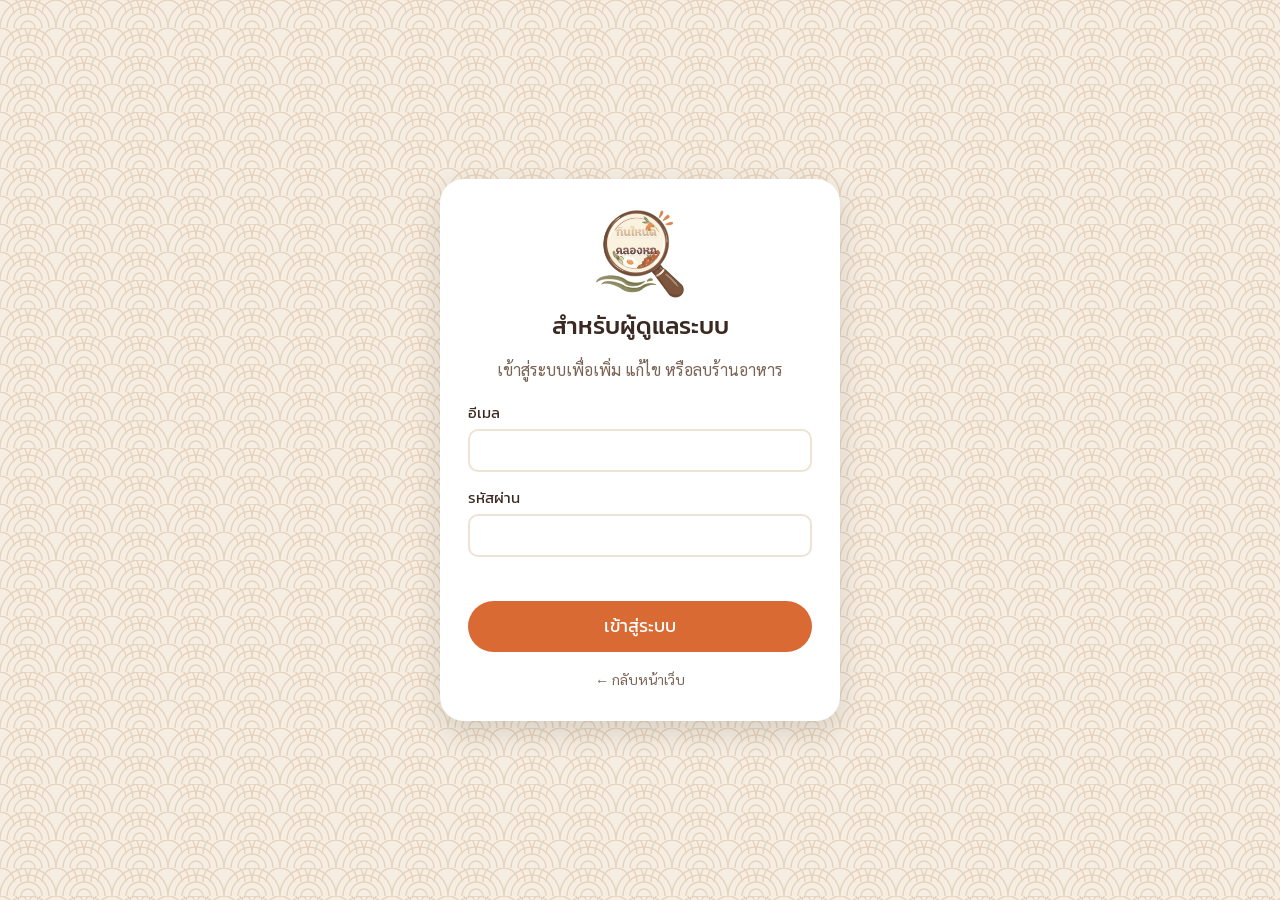
==== admin/index.html @ 41b1f3ea "v1.7" ====
<!DOCTYPE html>
<html lang="th">
<head>
  <meta charset="UTF-8">
  <meta name="viewport" content="width=device-width, initial-scale=1.0">
  <title>ระบบจัดการร้าน | กินไหนดีคลองหก</title>
  <meta name="robots" content="noindex">
  <link rel="icon" href="../images/favicon/favicon.ico?v=2" sizes="any">
  <link rel="icon" type="image/png" sizes="32x32" href="../images/favicon/favicon-32.png?v=2">
  <link rel="icon" type="image/png" sizes="192x192" href="../images/favicon/favicon-192.png?v=2">
  <link rel="apple-touch-icon" href="../images/favicon/apple-touch-icon.png?v=2">
  <link href="https://fonts.googleapis.com/css2?family=Kanit:wght@400;500;600&family=Sarabun:wght@400;500;600&display=swap" rel="stylesheet">
  <link rel="stylesheet" href="../css/common.css?v=20261016">
  <link rel="stylesheet" href="../css/admin.css?v=20261016">
</head>
<body data-root="../" data-page="admin">

  <header class="admin-bar">
    <a href="../index.html" class="admin-brand"><img src="../images/logo.png" alt=""> ระบบจัดการร้าน</a>
    <div class="admin-user">
      <span id="admin-email"></span>
      <a href="../index.html" target="_blank" rel="noopener" class="btn btn-ghost">ดูหน้าเว็บ</a>
      <button type="button" class="btn" id="logout">ออกจากระบบ</button>
    </div>
  </header>

  <main class="admin-main">
    <nav class="admin-tabs" role="tablist">
      <button type="button" role="tab" class="active" data-tab="restaurants" aria-selected="true">ร้านอาหาร <small id="count-restaurants"></small></button>
      <button type="button" role="tab" data-tab="suggestions" aria-selected="false">ข้อความจากผู้ใช้ <small id="count-new"></small></button>
    </nav>

    <!-- ร้านอาหาร -->
    <section id="tab-restaurants">
      <div class="admin-toolbar">
        <input type="search" id="admin-search" placeholder="ค้นหาชื่อร้าน หรือรหัสร้าน" aria-label="ค้นหาร้าน">
        <button type="button" class="btn" id="add-restaurant">+ เพิ่มร้านใหม่</button>
      </div>
      <div class="table-wrap">
        <table class="admin-table">
          <thead>
            <tr><th>รูป</th><th>ชื่อร้าน</th><th>หมวด</th><th>เวลาเปิด-ปิด</th><th>สถานะ</th><th>แก้ไขล่าสุด</th><th></th></tr>
          </thead>
          <tbody id="restaurant-rows"></tbody>
        </table>
      </div>
    </section>

    <!-- ข้อความจากผู้ใช้ -->
    <section id="tab-suggestions" hidden>
      <div class="suggestion-list" id="suggestion-list"></div>
    </section>
  </main>

  <script src="../js/config.js?v=20261016"></script>
  <script src="../js/seed-data.js?v=20261016"></script>
  <script src="../js/api.js?v=20261016"></script>
  <script src="../js/ui.js?v=20261016"></script>
  <script src="../js/admin.js?v=20261016"></script>
</body>
</html>
---- css/common.css ----
/* ===================================================
   common.css : ใช้ทุกหน้า
   สี / ฟอนต์ / ปุ่ม / เมนูด้านบน / การ์ดร้าน / ป้ายเปิด-ปิด
   หน้าต่าง (modal) / ดูรูปเต็มจอ / สุ่มร้าน / ท้ายเว็บ
   =================================================== */

/* ===== สีทั้งเว็บ (แก้ที่นี่ที่เดียว) ===== */
:root {
  --orange: #D96A33;        /* ปุ่ม ลิงก์ เมนูที่เลือก */
  --orange-dark: #B9541F;
  --yellow: #F9D66C;
  --cream: #F6EEE3;         /* พื้นการ์ด / hero */
  --bg: #FDFBF6;            /* พื้นทั้งหน้า */
  --border: #EFE3D3;
  --text: #3B2A22;
  --muted: #7A6455;
  --tag: #A88B78;
  --green: #3F7A4A;         /* เปิดอยู่ */
  --green-bg: #E4F1E3;
  --red: #A6402A;           /* ปิดแล้ว */
  --red-bg: #F8E3DC;
  --shadow: 0 2px 10px rgba(59, 42, 34, 0.08);
  --shadow-lg: 0 10px 28px rgba(59, 42, 34, 0.16);
  --radius: 16px;
  /* ลายคลื่น (ลายเดียวกับในสไลด์) ใช้เป็นพื้นหลังจางๆ */
  --wave: url("data:image/svg+xml,%3Csvg xmlns='http://www.w3.org/2000/svg' width='56' height='28' viewBox='0 0 56 28'%3E%3Cg fill='none' stroke='%23E6D3BD' stroke-width='1.4'%3E%3Cpath d='M0 28a28 28 0 0 1 56 0M7 28a21 21 0 0 1 42 0M14 28a14 14 0 0 1 28 0M21 28a7 7 0 0 1 14 0'/%3E%3Cpath d='M-28 14a28 28 0 0 1 56 0M-21 14a21 21 0 0 1 42 0M-14 14a14 14 0 0 1 28 0M28 14a28 28 0 0 1 56 0M35 14a21 21 0 0 1 42 0M42 14a14 14 0 0 1 28 0'/%3E%3C/g%3E%3C/svg%3E");
}

/* ===== ทั้งหน้า ===== */
* { box-sizing: border-box; }

/* ซ่อนจริงเสมอ แม้ class อื่นจะตั้ง display ไว้ (เช่น .btn) */
[hidden] { display: none !important; }

html { scroll-behavior: smooth; }

body {
  margin: 0;
  font-family: "Sarabun", sans-serif;
  font-size: 16px;
  line-height: 1.6;
  background-color: var(--bg);
  color: var(--text);
  overflow-x: hidden;
}

body.no-scroll { overflow: hidden; }

h1, h2, h3, h4 {
  font-family: "Kanit", sans-serif;
  font-weight: 500;
  line-height: 1.3;
  margin: 0;
}

a { color: inherit; text-decoration: none; }

img { max-width: 100%; }

button { font: inherit; color: inherit; }

:focus-visible {
  outline: 3px solid var(--orange);
  outline-offset: 2px;
}

.container {
  max-width: 1200px;
  margin: 0 auto;
}

.muted { color: var(--muted); }
.center { text-align: center; }

.section {
  padding: 36px 20px 8px;
}

.section-head {
  display: flex;
  justify-content: space-between;
  align-items: flex-end;
  gap: 20px;
  margin-bottom: 18px;
}

.section h2 { font-size: 28px; }

.eyebrow {
  margin: 0 0 4px;
  font-family: "Kanit", sans-serif;
  font-size: 14px;
  letter-spacing: 0.04em;
  color: var(--orange);
}

.see-all {
  color: var(--orange);
  font-family: "Kanit", sans-serif;
  font-size: 17px;
  white-space: nowrap;
}

.see-all:hover { text-decoration: underline; }

.error-box {
  margin: 20px;
  padding: 14px 18px;
  border-radius: 12px;
  background: var(--red-bg);
  color: var(--red);
}

/* ===== ปุ่ม ===== */
.btn {
  display: inline-flex;
  align-items: center;
  justify-content: center;
  gap: 8px;
  border: none;
  background-color: var(--orange);
  color: white;
  font-family: "Kanit", sans-serif;
  font-size: 16px;
  padding: 9px 22px;
  border-radius: 30px;
  cursor: pointer;
  transition: background-color 0.2s, transform 0.15s;
}

.btn:hover { background-color: var(--orange-dark); }
.btn:active { transform: scale(0.97); }
.btn:disabled { opacity: 0.6; cursor: default; }
.btn-lg { font-size: 18px; padding: 11px 28px; }

.btn-ghost {
  background: white;
  color: var(--orange);
  border: 2px solid var(--orange);
}

.btn-ghost:hover { background: var(--orange); color: white; }

.link-btn {
  background: none;
  border: none;
  padding: 0;
  cursor: pointer;
  text-align: left;
}

/* ===== เมนูด้านบน ===== */
#site-header {
  position: sticky;
  top: 0;
  z-index: 50;
  background-color: rgba(253, 251, 246, 0.94);
  backdrop-filter: blur(8px);
  border-bottom: 1px solid var(--border);
  transition: box-shadow 0.2s;
}

#site-header.scrolled { box-shadow: var(--shadow); }

.nav-inner {
  max-width: 1200px;
  margin: 0 auto;
  padding: 6px 20px 0;
  display: flex;
  align-items: center;
  gap: 20px;
}

.logo img { height: 58px; display: block; }

.menu {
  flex: 1;
  display: flex;
  justify-content: center;
  gap: 40px;
}

.menu a {
  font-family: "Kanit", sans-serif;
  font-size: 18px;
  padding: 14px 4px;
  border-bottom: 4px solid transparent;
  white-space: nowrap;
}

.menu a:hover,
.menu a.active {
  color: var(--orange);
  border-bottom-color: var(--orange);
}

.btn-pick { margin-bottom: 6px; }

/* ===== Hero (ส่วนหัวของแต่ละหน้า) ===== */
.hero {
  position: relative;
  display: flex;
  align-items: center;
  background-color: var(--cream);
  height: clamp(220px, 16vw, 320px);
  overflow: hidden;
  margin-left: calc(50% - 50vw);
  margin-right: calc(50% - 50vw);
}

/* ลายคลื่นจางๆ ทับพื้น hero */
.hero::before {
  content: "";
  position: absolute;
  inset: 0;
  background-image: var(--wave);
  opacity: 0.35;
  pointer-events: none;
}

.hero-text {
  position: relative;
  z-index: 2;
  padding: 20px 50px 20px max(50px, calc(50% - 550px));
}

.hero h1 {
  color: #1B1511;
  font-size: clamp(34px, 3vw, 57px);
  font-weight: 600;
  line-height: 1.15;
}

.hero h1 .light { font-weight: 400; }

.hero h2 {
  font-size: clamp(18px, 1.3vw, 24px);
  font-weight: 600;
  margin-top: 6px;
}

.hero p {
  font-size: clamp(15px, 1vw, 18px);
  margin: 4px 0 14px;
}

/* ===== ช่องค้นหา ===== */
.search-bar {
  display: flex;
  align-items: center;
  max-width: 480px;
  background-color: white;
  border-radius: 40px;
  padding: 5px 5px 5px 18px;
  box-shadow: var(--shadow);
}

.search-bar img { width: 22px; flex: none; }

.search-bar input {
  flex: 1;
  min-width: 0;
  width: 100%;
  border: none;
  outline: none;
  background: none;
  font-family: "Sarabun", sans-serif;
  font-size: 16px;
  padding: 8px 10px;
}

.search-bar button { flex: none; }

/* ===== การ์ดร้าน ===== */
.restaurant-list {
  display: grid;
  grid-template-columns: repeat(4, 1fr);
  gap: 22px;
}

.r-card {
  position: relative;
  display: flex;
  flex-direction: column;
  background-color: white;
  border: 1px solid var(--border);
  border-radius: var(--radius);
  overflow: hidden;
  box-shadow: var(--shadow);
  transition: transform 0.2s, box-shadow 0.2s;
}

.r-card:hover {
  transform: translateY(-4px);
  box-shadow: var(--shadow-lg);
}

/* ลิงก์คลุมทั้งการ์ด (ปุ่มถูกใจอยู่ด้านบนลิงก์) */
.r-card-link {
  position: absolute;
  inset: 0;
  z-index: 1;
}

.r-card-media {
  position: relative;
  aspect-ratio: 4 / 3;
  background: var(--cream);
  overflow: hidden;
}

.r-card-media img {
  width: 100%;
  height: 100%;
  object-fit: cover;
  object-position: center 60%;
  display: block;
  transition: transform 0.4s;
}

.r-card:hover .r-card-media img { transform: scale(1.06); }

.r-card-noimg {
  height: 100%;
  display: grid;
  place-items: center;
  color: var(--muted);
}

.r-card-body {
  padding: 12px 14px 16px;
  display: flex;
  flex-direction: column;
  gap: 3px;
  flex: 1;
}

.r-card-cat {
  display: flex;
  align-items: center;
  gap: 6px;
  margin: 0;
  font-size: 13px;
  color: var(--muted);
}

.r-card-cat img { height: 18px; }

.r-card h3 {
  font-size: 17px;
  font-weight: 600;
  margin: 2px 0 4px;
}

.r-card-price {
  margin: 0 0 4px;
  font-size: 14px;
  color: var(--muted);
}

.r-card-price b { color: var(--orange); font-weight: 600; }

.r-card-meta {
  display: flex;
  align-items: flex-start;
  gap: 6px;
  margin: 0;
  font-size: 13.5px;
}

.r-card-meta img { width: 13px; margin-top: 4px; flex: none; }

.tags {
  display: flex;
  flex-wrap: wrap;
  gap: 4px;
  margin-top: 8px;
}

.tag {
  background-color: var(--cream);
  color: #6E5848;
  font-size: 12px;
  padding: 2px 10px;
  border-radius: 20px;
}

/* ป้ายเปิด-ปิดบนรูป */
.badge,
.badge-inline {
  display: inline-block;
  font-family: "Kanit", sans-serif;
  font-size: 12.5px;
  padding: 3px 10px;
  border-radius: 20px;
}

.badge {
  position: absolute;
  left: 10px;
  top: 10px;
  z-index: 2;
  box-shadow: 0 1px 4px rgba(0, 0, 0, 0.15);
}

.badge-open { background: var(--green-bg); color: var(--green); }
.badge-closed { background: var(--red-bg); color: var(--red); }
.badge-unknown { background: #EFEAE4; color: var(--muted); }

.badge-open::before {
  content: "";
  display: inline-block;
  width: 7px;
  height: 7px;
  margin-right: 6px;
  border-radius: 50%;
  background: currentColor;
  vertical-align: 1px;
  animation: pulse 1.6s infinite;
}

@keyframes pulse {
  50% { opacity: 0.3; }
}

/* ปุ่มถูกใจ */
.fav-btn {
  position: absolute;
  right: 10px;
  top: 8px;
  z-index: 2;
  width: 38px;
  height: 38px;
  border: none;
  border-radius: 50%;
  background: rgba(255, 255, 255, 0.92);
  display: grid;
  place-items: center;
  cursor: pointer;
  box-shadow: 0 1px 4px rgba(0, 0, 0, 0.15);
  transition: transform 0.15s;
}

.fav-btn svg {
  width: 20px;
  fill: none;
  stroke: var(--orange);
  stroke-width: 2;
}

.fav-btn.on svg { fill: var(--orange); }
.fav-btn:active { transform: scale(0.85); }

.empty {
  grid-column: 1 / -1;
  text-align: center;
  color: var(--muted);
  padding: 50px 20px;
  background: white;
  border: 2px dashed var(--border);
  border-radius: var(--radius);
}

/* การ์ดค่อยๆ ลอยขึ้นตอนแสดงผล (เล่นจบเองใน 0.4 วินาที) */
.r-card { animation: rise 0.4s ease-out both; }
.r-card:nth-child(2) { animation-delay: 0.05s; }
.r-card:nth-child(3) { animation-delay: 0.1s; }
.r-card:nth-child(4) { animation-delay: 0.15s; }

@keyframes rise {
  from { opacity: 0; transform: translateY(14px); }
}

/* ===== ช่องกรอกข้อมูล ===== */
.field {
  display: grid;
  gap: 4px;
  font-family: "Kanit", sans-serif;
  font-size: 15px;
}

.field input,
.field select,
.field textarea {
  font: 16px "Sarabun", sans-serif;
  padding: 9px 12px;
  border: 2px solid var(--border);
  border-radius: 10px;
  background: white;
  color: var(--text);
  width: 100%;
}

.field input:focus,
.field select:focus,
.field textarea:focus {
  outline: none;
  border-color: var(--orange);
}

.check {
  display: inline-flex;
  align-items: center;
  gap: 8px;
  cursor: pointer;
}

.check input { width: 18px; height: 18px; accent-color: var(--orange); }

.form-msg { color: var(--red); min-height: 1em; margin: 0; }

/* ===== หน้าต่าง (modal) ===== */
.modal-backdrop {
  position: fixed;
  inset: 0;
  z-index: 100;
  background: rgba(30, 20, 15, 0.55);
  display: grid;
  place-items: center;
  padding: 16px;
  opacity: 0;
  transition: opacity 0.2s;
}

.modal-backdrop.show { opacity: 1; }

.modal {
  position: relative;
  width: 100%;
  max-width: 480px;
  max-height: calc(100vh - 32px);
  overflow: auto;
  background: var(--bg);
  border-radius: 22px;
  padding: 28px;
  box-shadow: var(--shadow-lg);
}

.modal h2 { font-size: 26px; margin-bottom: 6px; }

.modal-close {
  position: absolute;
  right: 12px;
  top: 10px;
  width: 36px;
  height: 36px;
  border: none;
  border-radius: 50%;
  background: var(--cream);
  font-size: 22px;
  line-height: 1;
  cursor: pointer;
}

.suggest-form { display: grid; gap: 14px; }

/* ===== สุ่มร้าน "กินอะไรดี?" ===== */
.modal-picker { max-width: 520px; background-image: var(--wave); background-color: var(--bg); }

.picker h2 { font-size: 34px; color: var(--orange); }

.picker-opts {
  display: grid;
  grid-template-columns: 1fr 1fr;
  gap: 10px 14px;
  margin: 14px 0;
}

.picker-opts .check { grid-column: 1 / -1; }

.picker-stage {
  min-height: 150px;
  display: grid;
  gap: 12px;
  align-content: center;
  background: white;
  border: 2px dashed var(--border);
  border-radius: 18px;
  padding: 14px;
}

.picker-empty { text-align: center; color: var(--muted); }

.picker-card {
  display: flex;
  align-items: center;
  gap: 14px;
}

.picker-card img {
  width: 110px;
  height: 90px;
  object-fit: cover;
  border-radius: 12px;
  flex: none;
}

.picker-card h3 { font-size: 20px; }
.picker-card p { margin: 2px 0; font-size: 14px; }
.picker-card.final { animation: pop 0.4s; }

@keyframes pop {
  0% { transform: scale(0.9); }
  60% { transform: scale(1.04); }
  100% { transform: scale(1); }
}

.picker-go { justify-self: start; }

.picker-actions { margin-top: 16px; text-align: center; }

/* ===== ดูรูปเต็มจอ ===== */
#lightbox {
  position: fixed;
  inset: 0;
  z-index: 200;
  background: rgba(15, 10, 8, 0.92);
  display: none;
  align-items: center;
  justify-content: center;
  padding: 20px 70px;
}

#lightbox.show { display: flex; }

#lightbox figure {
  margin: 0;
  max-width: 100%;
  max-height: 100%;
  display: flex;
  flex-direction: column;
  align-items: center;
  gap: 10px;
}

#lightbox img {
  height: calc(100vh - 140px);   /* ขยายรูปให้เต็มความสูงจอ แม้รูปต้นฉบับจะเล็ก */
  width: auto;
  max-width: 100%;
  object-fit: contain;
  border-radius: 8px;
}

#lightbox figcaption {
  color: #F3E9DE;
  text-align: center;
  font-size: 15px;
}

#lightbox figcaption span { margin-left: 10px; opacity: 0.7; }
#lightbox figcaption small { display: block; opacity: 0.7; }

.lb-close,
.lb-nav {
  position: absolute;
  border: none;
  background: rgba(255, 255, 255, 0.14);
  color: white;
  border-radius: 50%;
  cursor: pointer;
}

.lb-close { right: 16px; top: 14px; width: 44px; height: 44px; font-size: 28px; }

.lb-nav {
  top: 50%;
  transform: translateY(-50%);
  width: 50px;
  height: 50px;
  font-size: 34px;
  line-height: 1;
}

.lb-prev { left: 12px; }
.lb-next { right: 12px; }
.lb-close:hover, .lb-nav:hover { background: rgba(255, 255, 255, 0.28); }

/* ===== แจ้งเตือนสั้นๆ ===== */
#toast {
  position: fixed;
  left: 50%;
  bottom: 24px;
  z-index: 300;
  transform: translate(-50%, 30px);
  background: var(--text);
  color: white;
  padding: 10px 20px;
  border-radius: 30px;
  font-size: 15px;
  opacity: 0;
  pointer-events: none;
  transition: opacity 0.2s, transform 0.2s;
}

#toast.show { opacity: 1; transform: translate(-50%, 0); }

/* ===== ท้ายเว็บ ===== */
#site-footer {
  margin-top: 50px;
  background-color: #3B2A22;
  background-image: var(--wave);
  background-blend-mode: soft-light;
  color: #E9DDD0;
}

.footer-inner {
  max-width: 1200px;
  margin: 0 auto;
  padding: 34px 20px 20px;
  display: grid;
  grid-template-columns: 2fr 1fr;
  gap: 28px;
  font-size: 14px;
}

.footer-inner h4 {
  color: white;
  font-size: 16px;
  margin-bottom: 8px;
}

.footer-inner a,
.footer-inner .link-btn {
  display: block;
  color: #E9DDD0;
  margin-bottom: 4px;
  font-size: 14px;
}

.footer-inner a:hover,
.footer-inner .link-btn:hover { color: var(--yellow); }

.footer-brand { display: flex; gap: 12px; align-items: flex-start; }

.footer-brand img {
  width: 60px;
  background: var(--bg);
  border-radius: 50%;
  padding: 4px;
}

.footer-brand b { color: white; font-family: "Kanit", sans-serif; font-size: 18px; }
.footer-brand p { margin: 2px 0; }

.copyright {
  margin: 0;
  padding: 12px;
  text-align: center;
  font-size: 13px;
  border-top: 1px solid rgba(255, 255, 255, 0.12);
  color: #CDBFB1;
}

/* ===================================================
   Responsive
   แท็บเล็ต ≤ 1000px / มือถือ ≤ 640px / มือถือเล็ก ≤ 380px
   =================================================== */
@media (max-width: 1000px) {
  .menu { gap: 22px; }
  .restaurant-list { grid-template-columns: repeat(3, 1fr); }
  .footer-inner { grid-template-columns: 1fr 1fr; }
}

@media (max-width: 760px) {
  .nav-inner { flex-wrap: wrap; gap: 4px 12px; padding: 6px 12px 0; }
  .logo img { height: 44px; }
  .btn-pick { margin-left: auto; padding: 7px 16px; font-size: 15px; }
  .menu {
    order: 3;
    flex-basis: 100%;
    justify-content: flex-start;
    gap: 18px;
    overflow-x: auto;
    scrollbar-width: none;
  }
  .menu::-webkit-scrollbar { display: none; }
  .menu a { font-size: 16px; padding: 8px 2px; }
}

@media (max-width: 640px) {
  .section { padding: 26px 16px 4px; }
  .section h2 { font-size: 22px; }
  .see-all { font-size: 15px; }

  .hero {
    height: auto;
    flex-direction: column;
    align-items: stretch;
  }
  .hero-text { padding: 24px 16px 12px; }
  .search-bar { max-width: none; }

  .restaurant-list { grid-template-columns: repeat(2, 1fr); gap: 12px; }
  .r-card-body { padding: 10px 10px 12px; }
  .r-card h3 { font-size: 15px; }
  .r-card-meta { font-size: 12.5px; }
  .badge { font-size: 11px; padding: 2px 8px; left: 6px; top: 6px; }
  .fav-btn { width: 32px; height: 32px; right: 6px; top: 6px; }
  .fav-btn svg { width: 17px; }

  .modal { padding: 22px 18px; }
  .picker-opts { grid-template-columns: 1fr; }
  .picker-card img { width: 90px; height: 74px; }

  #lightbox { padding: 16px 8px 70px; }
  .lb-nav { top: auto; bottom: 14px; transform: none; }
  .lb-prev { left: calc(50% - 60px); }
  .lb-next { right: calc(50% - 60px); }

  .footer-inner { grid-template-columns: 1fr; gap: 20px; }
}

@media (max-width: 380px) {
  .restaurant-list { grid-template-columns: 1fr; }
  .menu { gap: 8px; justify-content: space-between; }
  .menu a { font-size: 14px; }
}

@media (prefers-reduced-motion: reduce) {
  *, *::before, *::after { transition: none !important; animation: none !important; }
  html { scroll-behavior: auto; }
}

/* ===================================================
   เพิ่ม 13 ต.ค. : ลวดลาย / รูปการ์ด / ร้านใกล้ฉัน / นับเวลาปิด
   =================================================== */

/* เส้นหยักใต้หัวข้อ */
.section h2::after,
.panel h2::after {
  content: "";
  display: block;
  width: 58px;
  height: 8px;
  margin-top: 6px;
  background: url("data:image/svg+xml,%3Csvg xmlns='http://www.w3.org/2000/svg' width='58' height='8' viewBox='0 0 58 8'%3E%3Cpath d='M1 4q3.5-4 7 0t7 0 7 0 7 0 7 0 7 0 7 0 7 0' fill='none' stroke='%23D96A33' stroke-width='2.2' stroke-linecap='round'/%3E%3C/svg%3E") no-repeat;
}
.center h2::after { margin-left: auto; margin-right: auto; }
.pick-band h2::after { display: none; }

/* แถบพื้นครีมลายคลื่น เต็มความกว้างจอ */
.band {
  position: relative;
  isolation: isolate;
  margin-top: 36px;
  padding-bottom: 40px;
}
.band::before {
  content: "";
  position: absolute;
  top: 0;
  bottom: 0;
  left: calc(50% - 50vw);
  width: 100vw;
  z-index: -1;
  background-color: var(--cream);
  background-image: var(--wave);
}

/* รูปบนการ์ด: เห็นทั้งรูป ไม่ตัดขอบ + พื้นหลังเป็นรูปเดียวกันแบบเบลอ */
.r-card-blur {
  position: absolute;
  inset: -16px;
  background-size: cover;
  background-position: center;
  filter: blur(16px) brightness(0.92);
}
.r-card-media img {
  position: relative;
  object-fit: contain;
  object-position: center;
}

/* ที่อยู่บนการ์ด: บรรทัดสองเป็นตำบล อำเภอ */
.r-card-area {
  display: block;
  font-size: 12px;
  color: var(--muted);
}

/* ระยะทางจากผู้ใช้ */
.dist-chip {
  position: absolute;
  left: 10px;
  bottom: 10px;
  z-index: 2;
  padding: 2px 10px;
  border-radius: 20px;
  background: rgba(255, 255, 255, 0.92);
  font-family: "Kanit", sans-serif;
  font-size: 12.5px;
  color: #2E5A88;
  box-shadow: 0 1px 4px rgba(0, 0, 0, 0.15);
}
.badge-dist { background: #E6EEF8; color: #2E5A88; }

/* ใกล้ปิด (เหลือไม่เกิน 1 ชม.) */
.badge-soon { background: #FFF0D2; color: #94560A; }
.badge-soon::before {
  content: "";
  display: inline-block;
  width: 7px;
  height: 7px;
  margin-right: 6px;
  border-radius: 50%;
  background: currentColor;
  vertical-align: 1px;
  animation: pulse 1s infinite;
}

/* ปุ่ม "ร้านใกล้ฉัน" ในหน้าแรก */
.near-link {
  display: inline-flex;
  align-items: center;
  gap: 4px;
  margin-left: 8px;
  padding: 1px 12px;
  border-radius: 20px;
  background: rgba(255, 255, 255, 0.75);
  text-decoration: none !important;
  font-family: "Kanit", sans-serif;
  font-size: 14px;
  white-space: nowrap;
}
.near-link img { width: 12px; }
.near-link:hover { background: white; }

/* ที่อยู่หน้ารายละเอียดร้าน (แยกบรรทัด) */
.addr-main,
.addr-landmark,
.addr-area { display: block; }
.addr-main { font-weight: 600; }
.addr-area { font-size: 14px; color: var(--muted); }

@media (max-width: 640px) {
  .near-link { margin: 4px 0 0; }
}
@media (max-width: 360px) {
  #home-q, #search-input { font-size: 14px; }   /* จอเล็กมาก ให้ข้อความตัวอย่างไม่ขาด */
}
---- css/admin.css ----
/* ===================================================
   admin.css : หน้าผู้ดูแลระบบ (admin/login.html, admin/index.html)
   =================================================== */

/* ===== หน้าเข้าสู่ระบบ ===== */
.admin-login {
  min-height: 100vh;
  display: grid;
  place-items: center;
  padding: 20px 16px;
  background-color: var(--cream);
  background-image: var(--wave);
}

.login-box {
  width: 100%;
  max-width: 400px;
  background: white;
  border-radius: 24px;
  padding: 30px 28px;
  box-shadow: var(--shadow-lg);
  text-align: center;
}

.login-logo { width: 90px; }
.login-box h1 { font-size: 24px; margin: 6px 0 4px; }

.login-form { display: grid; gap: 14px; margin-top: 18px; text-align: left; }
.login-form .btn { width: 100%; }

.back-site { display: inline-block; margin-top: 16px; color: var(--muted); font-size: 14px; }

.notice {
  margin-top: 16px;
  padding: 12px 14px;
  border-radius: 12px;
  background: #FFF4D6;
  text-align: left;
  font-size: 14px;
}

.notice p { margin: 4px 0 0; }

code { background: var(--cream); padding: 1px 6px; border-radius: 6px; }

/* ===== แถบด้านบน ===== */
.admin-bar {
  position: sticky;
  top: 0;
  z-index: 50;
  display: flex;
  align-items: center;
  justify-content: space-between;
  gap: 16px;
  flex-wrap: wrap;
  padding: 10px 24px;
  background: white;
  border-bottom: 1px solid var(--border);
}

.admin-brand {
  display: flex;
  align-items: center;
  gap: 10px;
  font-family: "Kanit", sans-serif;
  font-size: 20px;
}

.admin-brand img { height: 42px; }

.admin-user {
  display: flex;
  align-items: center;
  gap: 10px;
  font-size: 14px;
}

.admin-user .btn { padding: 6px 16px; font-size: 14px; }

.admin-main { max-width: 1200px; margin: 0 auto; padding: 20px; }

/* ===== แท็บ ===== */
.admin-tabs {
  display: flex;
  gap: 6px;
  border-bottom: 2px solid var(--border);
  margin-bottom: 18px;
}

.admin-tabs button {
  border: none;
  background: none;
  padding: 10px 16px;
  font-family: "Kanit", sans-serif;
  font-size: 17px;
  border-bottom: 3px solid transparent;
  margin-bottom: -2px;
  cursor: pointer;
}

.admin-tabs button.active { color: var(--orange); border-bottom-color: var(--orange); }

.admin-tabs small {
  margin-left: 4px;
  padding: 0 7px;
  border-radius: 10px;
  background: var(--cream);
  font-size: 13px;
}

.admin-tabs small.alert { background: var(--orange); color: white; }
.admin-tabs small:empty { display: none; }

.admin-toolbar {
  display: flex;
  justify-content: space-between;
  gap: 12px;
  margin-bottom: 14px;
}

.admin-toolbar input {
  flex: 1;
  max-width: 360px;
  font: 16px "Sarabun", sans-serif;
  padding: 8px 14px;
  border: 2px solid var(--border);
  border-radius: 30px;
}

/* ===== ตาราง ===== */
.table-wrap {
  overflow-x: auto;
  background: white;
  border: 1px solid var(--border);
  border-radius: 16px;
}

.admin-table { width: 100%; border-collapse: collapse; font-size: 15px; }

.admin-table th {
  text-align: left;
  padding: 10px 12px;
  background: var(--cream);
  font-family: "Kanit", sans-serif;
  font-weight: 500;
  white-space: nowrap;
}

.admin-table td {
  padding: 10px 12px;
  border-top: 1px solid var(--border);
  vertical-align: middle;
}

.admin-table img { width: 64px; height: 48px; object-fit: cover; border-radius: 8px; display: block; }
.noimg { font-size: 12px; color: var(--muted); }

.row-actions { display: flex; gap: 14px; flex-wrap: wrap; white-space: nowrap; }
.row-actions .link-btn { color: var(--orange); text-decoration: underline; }
.danger { color: var(--red) !important; }

.pill {
  display: inline-block;
  padding: 2px 10px;
  border-radius: 20px;
  font-size: 13px;
  background: #EFEAE4;
  color: var(--muted);
  white-space: nowrap;
}

.pill.on { background: var(--green-bg); color: var(--green); }
.pill.warn { background: #FFF0D1; color: #8A5A00; }

/* ===== ฟอร์มแก้ไขร้าน ===== */
.modal-wide { max-width: 820px; }

.editor { display: grid; gap: 12px; }
.editor h3 { font-size: 18px; margin-top: 8px; }

.editor-grid {
  display: grid;
  grid-template-columns: 1fr 1fr;
  gap: 12px 16px;
}

.span2 { grid-column: 1 / -1; }
.hint { font-family: "Sarabun", sans-serif; font-size: 12.5px; color: var(--muted); }
.small { font-size: 14px; }

.img-manager {
  display: grid;
  grid-template-columns: repeat(auto-fill, minmax(170px, 1fr));
  gap: 10px;
}

.img-item {
  position: relative;
  background: white;
  border: 1px solid var(--border);
  border-radius: 12px;
  padding: 6px;
  display: grid;
  gap: 6px;
}

.img-item img { width: 100%; aspect-ratio: 4 / 3; object-fit: cover; border-radius: 8px; }
.img-item input { font: 14px "Sarabun", sans-serif; padding: 5px 8px; border: 1px solid var(--border); border-radius: 8px; }

.img-btns { display: flex; gap: 6px; }

.img-btns button {
  flex: 1;
  border: 1px solid var(--border);
  background: var(--bg);
  border-radius: 8px;
  padding: 3px;
  cursor: pointer;
}

.img-btns button:disabled { opacity: 0.35; cursor: default; }

.cover-tag {
  position: absolute;
  left: 12px;
  top: 12px;
  background: var(--orange);
  color: white;
  font-size: 12px;
  padding: 1px 8px;
  border-radius: 10px;
}

.img-upload { display: flex; align-items: center; gap: 12px; flex-wrap: wrap; }

.editor-actions { display: flex; justify-content: flex-end; gap: 10px; margin-top: 6px; }

.btn-danger { background: var(--red); }
.btn-danger:hover { background: #862F1D; }

/* ===== ข้อความจากผู้ใช้ ===== */
.suggestion-list { display: grid; gap: 12px; }

.sg {
  background: white;
  border: 1px solid var(--border);
  border-left: 5px solid var(--orange);
  border-radius: 14px;
  padding: 14px 18px;
}

.sg.done { border-left-color: var(--border); opacity: 0.75; }

.sg header { display: flex; align-items: center; gap: 10px; flex-wrap: wrap; }
.sg header a { color: var(--orange); text-decoration: underline; }
.sg p { margin: 8px 0; white-space: pre-wrap; }

/* ===================================================
   Responsive
   =================================================== */
@media (max-width: 640px) {
  .admin-bar { padding: 10px 14px; }
  .admin-main { padding: 14px; }
  .admin-toolbar { flex-direction: column; }
  .admin-toolbar input { max-width: none; }
  .editor-grid { grid-template-columns: 1fr; }
}

/* วันหยุดประจำ */
.days-field { border: 0; padding: 0; margin: 0; display: flex; flex-wrap: wrap; gap: 6px 16px; }
.days-field legend { width: 100%; margin-bottom: 4px; padding: 0; }
.missing { display: block; margin-top: 4px; font-size: 12px; color: var(--red); line-height: 1.4; }
.verify-row { display: flex; gap: 8px; align-items: center; }
.verify-row input { flex: 1; }
.btn-sm { padding: 6px 14px; font-size: 14px; white-space: nowrap; }
.verified-mini { display: block; margin-top: 4px; font-size: 12px; color: var(--green); }
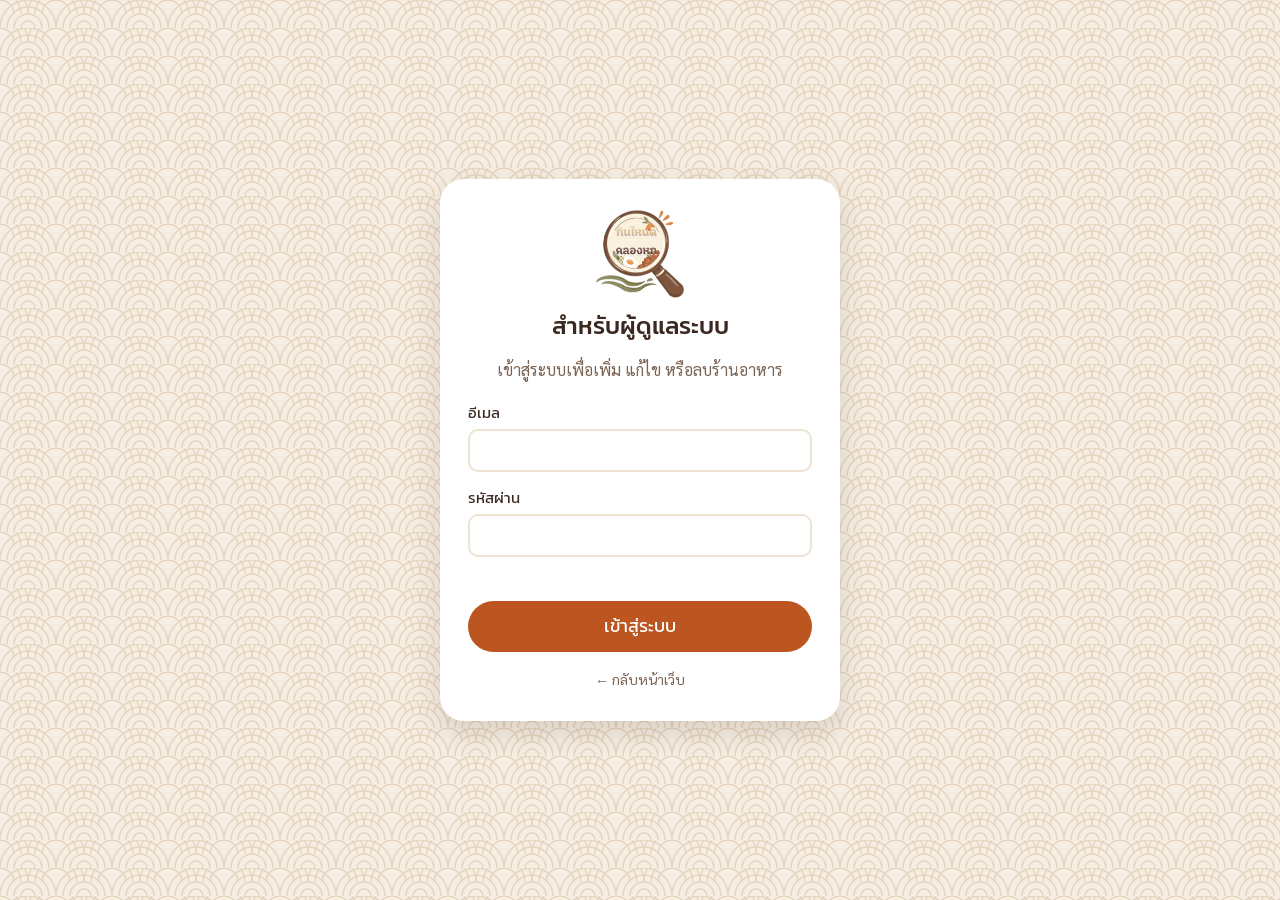
==== commit fe4b8320: "v2.1.3" ====
--- a/admin/index.html
+++ b/admin/index.html
@@ -10,8 +10,8 @@
   <link rel="icon" type="image/png" sizes="192x192" href="../images/favicon/favicon-192.png?v=2">
   <link rel="apple-touch-icon" href="../images/favicon/apple-touch-icon.png?v=2">
   <link href="https://fonts.googleapis.com/css2?family=Kanit:wght@400;500;600&family=Sarabun:wght@400;500;600&display=swap" rel="stylesheet">
-  <link rel="stylesheet" href="../css/common.css?v=20261016">
-  <link rel="stylesheet" href="../css/admin.css?v=20261016">
+  <link rel="stylesheet" href="../css/common.css?v=20261018b">
+  <link rel="stylesheet" href="../css/admin.css?v=20261018b">
 </head>
 <body data-root="../" data-page="admin">
 
@@ -30,7 +30,6 @@
       <button type="button" role="tab" data-tab="suggestions" aria-selected="false">ข้อความจากผู้ใช้ <small id="count-new"></small></button>
     </nav>
 
-    <!-- ร้านอาหาร -->
     <section id="tab-restaurants">
       <div class="admin-toolbar">
         <input type="search" id="admin-search" placeholder="ค้นหาชื่อร้าน หรือรหัสร้าน" aria-label="ค้นหาร้าน">
@@ -46,16 +45,15 @@
       </div>
     </section>
 
-    <!-- ข้อความจากผู้ใช้ -->
     <section id="tab-suggestions" hidden>
       <div class="suggestion-list" id="suggestion-list"></div>
     </section>
   </main>
 
-  <script src="../js/config.js?v=20261016"></script>
-  <script src="../js/seed-data.js?v=20261016"></script>
-  <script src="../js/api.js?v=20261016"></script>
-  <script src="../js/ui.js?v=20261016"></script>
-  <script src="../js/admin.js?v=20261016"></script>
+  <script src="../js/config.js?v=20261018b"></script>
+  <script src="../js/seed-data.js?v=20261018b"></script>
+  <script src="../js/api.js?v=20261018b"></script>
+  <script src="../js/ui.js?v=20261018b"></script>
+  <script src="../js/admin.js?v=20261018b"></script>
 </body>
 </html>
--- a/css/common.css
+++ b/css/common.css
@@ -1,35 +1,20 @@
-/* ===================================================
-   common.css : ใช้ทุกหน้า
-   สี / ฟอนต์ / ปุ่ม / เมนูด้านบน / การ์ดร้าน / ป้ายเปิด-ปิด
-   หน้าต่าง (modal) / ดูรูปเต็มจอ / สุ่มร้าน / ท้ายเว็บ
-   =================================================== */
-
-/* ===== สีทั้งเว็บ (แก้ที่นี่ที่เดียว) ===== */
 :root {
-  --orange: #D96A33;        /* ปุ่ม ลิงก์ เมนูที่เลือก */
-  --orange-dark: #B9541F;
+  --orange: #BC5520;          --orange-dark: #9E4518;
   --yellow: #F9D66C;
-  --cream: #F6EEE3;         /* พื้นการ์ด / hero */
-  --bg: #FDFBF6;            /* พื้นทั้งหน้า */
-  --border: #EFE3D3;
+  --cream: #F6EEE3;           --bg: #FDFBF6;              --border: #EFE3D3;
   --text: #3B2A22;
   --muted: #7A6455;
   --tag: #A88B78;
-  --green: #3F7A4A;         /* เปิดอยู่ */
-  --green-bg: #E4F1E3;
-  --red: #A6402A;           /* ปิดแล้ว */
-  --red-bg: #F8E3DC;
+  --green: #3F7A4A;           --green-bg: #E4F1E3;
+  --red: #A6402A;             --red-bg: #F8E3DC;
   --shadow: 0 2px 10px rgba(59, 42, 34, 0.08);
   --shadow-lg: 0 10px 28px rgba(59, 42, 34, 0.16);
   --radius: 16px;
-  /* ลายคลื่น (ลายเดียวกับในสไลด์) ใช้เป็นพื้นหลังจางๆ */
-  --wave: url("data:image/svg+xml,%3Csvg xmlns='http://www.w3.org/2000/svg' width='56' height='28' viewBox='0 0 56 28'%3E%3Cg fill='none' stroke='%23E6D3BD' stroke-width='1.4'%3E%3Cpath d='M0 28a28 28 0 0 1 56 0M7 28a21 21 0 0 1 42 0M14 28a14 14 0 0 1 28 0M21 28a7 7 0 0 1 14 0'/%3E%3Cpath d='M-28 14a28 28 0 0 1 56 0M-21 14a21 21 0 0 1 42 0M-14 14a14 14 0 0 1 28 0M28 14a28 28 0 0 1 56 0M35 14a21 21 0 0 1 42 0M42 14a14 14 0 0 1 28 0'/%3E%3C/g%3E%3C/svg%3E");
-}
-
-/* ===== ทั้งหน้า ===== */
+    --wave: url("data:image/svg+xml,%3Csvg xmlns='http://www.w3.org/2000/svg' width='56' height='28' viewBox='0 0 56 28'%3E%3Cg fill='none' stroke='%23E6D3BD' stroke-width='1.4'%3E%3Cpath d='M0 28a28 28 0 0 1 56 0M7 28a21 21 0 0 1 42 0M14 28a14 14 0 0 1 28 0M21 28a7 7 0 0 1 14 0'/%3E%3Cpath d='M-28 14a28 28 0 0 1 56 0M-21 14a21 21 0 0 1 42 0M-14 14a14 14 0 0 1 28 0M28 14a28 28 0 0 1 56 0M35 14a21 21 0 0 1 42 0M42 14a14 14 0 0 1 28 0'/%3E%3C/g%3E%3C/svg%3E");
+}
+
 * { box-sizing: border-box; }
 
-/* ซ่อนจริงเสมอ แม้ class อื่นจะตั้ง display ไว้ (เช่น .btn) */
 [hidden] { display: none !important; }
 
 html { scroll-behavior: smooth; }
@@ -111,7 +96,6 @@
   color: var(--red);
 }
 
-/* ===== ปุ่ม ===== */
 .btn {
   display: inline-flex;
   align-items: center;
@@ -149,7 +133,6 @@
   text-align: left;
 }
 
-/* ===== เมนูด้านบน ===== */
 #site-header {
   position: sticky;
   top: 0;
@@ -196,7 +179,6 @@
 
 .btn-pick { margin-bottom: 6px; }
 
-/* ===== Hero (ส่วนหัวของแต่ละหน้า) ===== */
 .hero {
   position: relative;
   display: flex;
@@ -208,16 +190,6 @@
   margin-right: calc(50% - 50vw);
 }
 
-/* ลายคลื่นจางๆ ทับพื้น hero */
-.hero::before {
-  content: "";
-  position: absolute;
-  inset: 0;
-  background-image: var(--wave);
-  opacity: 0.35;
-  pointer-events: none;
-}
-
 .hero-text {
   position: relative;
   z-index: 2;
@@ -244,7 +216,6 @@
   margin: 4px 0 14px;
 }
 
-/* ===== ช่องค้นหา ===== */
 .search-bar {
   display: flex;
   align-items: center;
@@ -271,7 +242,6 @@
 
 .search-bar button { flex: none; }
 
-/* ===== การ์ดร้าน ===== */
 .restaurant-list {
   display: grid;
   grid-template-columns: repeat(4, 1fr);
@@ -295,7 +265,6 @@
   box-shadow: var(--shadow-lg);
 }
 
-/* ลิงก์คลุมทั้งการ์ด (ปุ่มถูกใจอยู่ด้านบนลิงก์) */
 .r-card-link {
   position: absolute;
   inset: 0;
@@ -385,7 +354,6 @@
   border-radius: 20px;
 }
 
-/* ป้ายเปิด-ปิดบนรูป */
 .badge,
 .badge-inline {
   display: inline-block;
@@ -423,7 +391,6 @@
   50% { opacity: 0.3; }
 }
 
-/* ปุ่มถูกใจ */
 .fav-btn {
   position: absolute;
   right: 10px;
@@ -461,7 +428,6 @@
   border-radius: var(--radius);
 }
 
-/* การ์ดค่อยๆ ลอยขึ้นตอนแสดงผล (เล่นจบเองใน 0.4 วินาที) */
 .r-card { animation: rise 0.4s ease-out both; }
 .r-card:nth-child(2) { animation-delay: 0.05s; }
 .r-card:nth-child(3) { animation-delay: 0.1s; }
@@ -471,7 +437,6 @@
   from { opacity: 0; transform: translateY(14px); }
 }
 
-/* ===== ช่องกรอกข้อมูล ===== */
 .field {
   display: grid;
   gap: 4px;
@@ -509,7 +474,6 @@
 
 .form-msg { color: var(--red); min-height: 1em; margin: 0; }
 
-/* ===== หน้าต่าง (modal) ===== */
 .modal-backdrop {
   position: fixed;
   inset: 0;
@@ -554,8 +518,7 @@
 
 .suggest-form { display: grid; gap: 14px; }
 
-/* ===== สุ่มร้าน "กินอะไรดี?" ===== */
-.modal-picker { max-width: 520px; background-image: var(--wave); background-color: var(--bg); }
+.modal-picker { max-width: 520px; background-color: var(--bg); }
 
 .picker h2 { font-size: 34px; color: var(--orange); }
 
@@ -609,7 +572,6 @@
 
 .picker-actions { margin-top: 16px; text-align: center; }
 
-/* ===== ดูรูปเต็มจอ ===== */
 #lightbox {
   position: fixed;
   inset: 0;
@@ -634,8 +596,7 @@
 }
 
 #lightbox img {
-  height: calc(100vh - 140px);   /* ขยายรูปให้เต็มความสูงจอ แม้รูปต้นฉบับจะเล็ก */
-  width: auto;
+  height: calc(100vh - 140px);     width: auto;
   max-width: 100%;
   object-fit: contain;
   border-radius: 8px;
@@ -675,7 +636,6 @@
 .lb-next { right: 12px; }
 .lb-close:hover, .lb-nav:hover { background: rgba(255, 255, 255, 0.28); }
 
-/* ===== แจ้งเตือนสั้นๆ ===== */
 #toast {
   position: fixed;
   left: 50%;
@@ -694,12 +654,9 @@
 
 #toast.show { opacity: 1; transform: translate(-50%, 0); }
 
-/* ===== ท้ายเว็บ ===== */
 #site-footer {
   margin-top: 50px;
   background-color: #3B2A22;
-  background-image: var(--wave);
-  background-blend-mode: soft-light;
   color: #E9DDD0;
 }
 
@@ -751,10 +708,6 @@
   color: #CDBFB1;
 }
 
-/* ===================================================
-   Responsive
-   แท็บเล็ต ≤ 1000px / มือถือ ≤ 640px / มือถือเล็ก ≤ 380px
-   =================================================== */
 @media (max-width: 1000px) {
   .menu { gap: 22px; }
   .restaurant-list { grid-template-columns: repeat(3, 1fr); }
@@ -821,43 +774,6 @@
   html { scroll-behavior: auto; }
 }
 
-/* ===================================================
-   เพิ่ม 13 ต.ค. : ลวดลาย / รูปการ์ด / ร้านใกล้ฉัน / นับเวลาปิด
-   =================================================== */
-
-/* เส้นหยักใต้หัวข้อ */
-.section h2::after,
-.panel h2::after {
-  content: "";
-  display: block;
-  width: 58px;
-  height: 8px;
-  margin-top: 6px;
-  background: url("data:image/svg+xml,%3Csvg xmlns='http://www.w3.org/2000/svg' width='58' height='8' viewBox='0 0 58 8'%3E%3Cpath d='M1 4q3.5-4 7 0t7 0 7 0 7 0 7 0 7 0 7 0 7 0' fill='none' stroke='%23D96A33' stroke-width='2.2' stroke-linecap='round'/%3E%3C/svg%3E") no-repeat;
-}
-.center h2::after { margin-left: auto; margin-right: auto; }
-.pick-band h2::after { display: none; }
-
-/* แถบพื้นครีมลายคลื่น เต็มความกว้างจอ */
-.band {
-  position: relative;
-  isolation: isolate;
-  margin-top: 36px;
-  padding-bottom: 40px;
-}
-.band::before {
-  content: "";
-  position: absolute;
-  top: 0;
-  bottom: 0;
-  left: calc(50% - 50vw);
-  width: 100vw;
-  z-index: -1;
-  background-color: var(--cream);
-  background-image: var(--wave);
-}
-
-/* รูปบนการ์ด: เห็นทั้งรูป ไม่ตัดขอบ + พื้นหลังเป็นรูปเดียวกันแบบเบลอ */
 .r-card-blur {
   position: absolute;
   inset: -16px;
@@ -871,14 +787,12 @@
   object-position: center;
 }
 
-/* ที่อยู่บนการ์ด: บรรทัดสองเป็นตำบล อำเภอ */
 .r-card-area {
   display: block;
   font-size: 12px;
   color: var(--muted);
 }
 
-/* ระยะทางจากผู้ใช้ */
 .dist-chip {
   position: absolute;
   left: 10px;
@@ -894,7 +808,6 @@
 }
 .badge-dist { background: #E6EEF8; color: #2E5A88; }
 
-/* ใกล้ปิด (เหลือไม่เกิน 1 ชม.) */
 .badge-soon { background: #FFF0D2; color: #94560A; }
 .badge-soon::before {
   content: "";
@@ -908,7 +821,6 @@
   animation: pulse 1s infinite;
 }
 
-/* ปุ่ม "ร้านใกล้ฉัน" ในหน้าแรก */
 .near-link {
   display: inline-flex;
   align-items: center;
@@ -925,7 +837,6 @@
 .near-link img { width: 12px; }
 .near-link:hover { background: white; }
 
-/* ที่อยู่หน้ารายละเอียดร้าน (แยกบรรทัด) */
 .addr-main,
 .addr-landmark,
 .addr-area { display: block; }
@@ -936,5 +847,6 @@
   .near-link { margin: 4px 0 0; }
 }
 @media (max-width: 360px) {
-  #home-q, #search-input { font-size: 14px; }   /* จอเล็กมาก ให้ข้อความตัวอย่างไม่ขาด */
-}
+  #home-q, #search-input { font-size: 14px; }   }
+
+.r-card-body .tags { margin-top: auto; padding-top: 8px; }
--- a/css/admin.css
+++ b/css/admin.css
@@ -1,8 +1,3 @@
-/* ===================================================
-   admin.css : หน้าผู้ดูแลระบบ (admin/login.html, admin/index.html)
-   =================================================== */
-
-/* ===== หน้าเข้าสู่ระบบ ===== */
 .admin-login {
   min-height: 100vh;
   display: grid;
@@ -43,7 +38,6 @@
 
 code { background: var(--cream); padding: 1px 6px; border-radius: 6px; }
 
-/* ===== แถบด้านบน ===== */
 .admin-bar {
   position: sticky;
   top: 0;
@@ -79,7 +73,6 @@
 
 .admin-main { max-width: 1200px; margin: 0 auto; padding: 20px; }
 
-/* ===== แท็บ ===== */
 .admin-tabs {
   display: flex;
   gap: 6px;
@@ -127,7 +120,6 @@
   border-radius: 30px;
 }
 
-/* ===== ตาราง ===== */
 .table-wrap {
   overflow-x: auto;
   background: white;
@@ -172,7 +164,6 @@
 .pill.on { background: var(--green-bg); color: var(--green); }
 .pill.warn { background: #FFF0D1; color: #8A5A00; }
 
-/* ===== ฟอร์มแก้ไขร้าน ===== */
 .modal-wide { max-width: 820px; }
 
 .editor { display: grid; gap: 12px; }
@@ -238,7 +229,6 @@
 .btn-danger { background: var(--red); }
 .btn-danger:hover { background: #862F1D; }
 
-/* ===== ข้อความจากผู้ใช้ ===== */
 .suggestion-list { display: grid; gap: 12px; }
 
 .sg {
@@ -255,9 +245,6 @@
 .sg header a { color: var(--orange); text-decoration: underline; }
 .sg p { margin: 8px 0; white-space: pre-wrap; }
 
-/* ===================================================
-   Responsive
-   =================================================== */
 @media (max-width: 640px) {
   .admin-bar { padding: 10px 14px; }
   .admin-main { padding: 14px; }
@@ -266,7 +253,6 @@
   .editor-grid { grid-template-columns: 1fr; }
 }
 
-/* วันหยุดประจำ */
 .days-field { border: 0; padding: 0; margin: 0; display: flex; flex-wrap: wrap; gap: 6px 16px; }
 .days-field legend { width: 100%; margin-bottom: 4px; padding: 0; }
 .missing { display: block; margin-top: 4px; font-size: 12px; color: var(--red); line-height: 1.4; }
